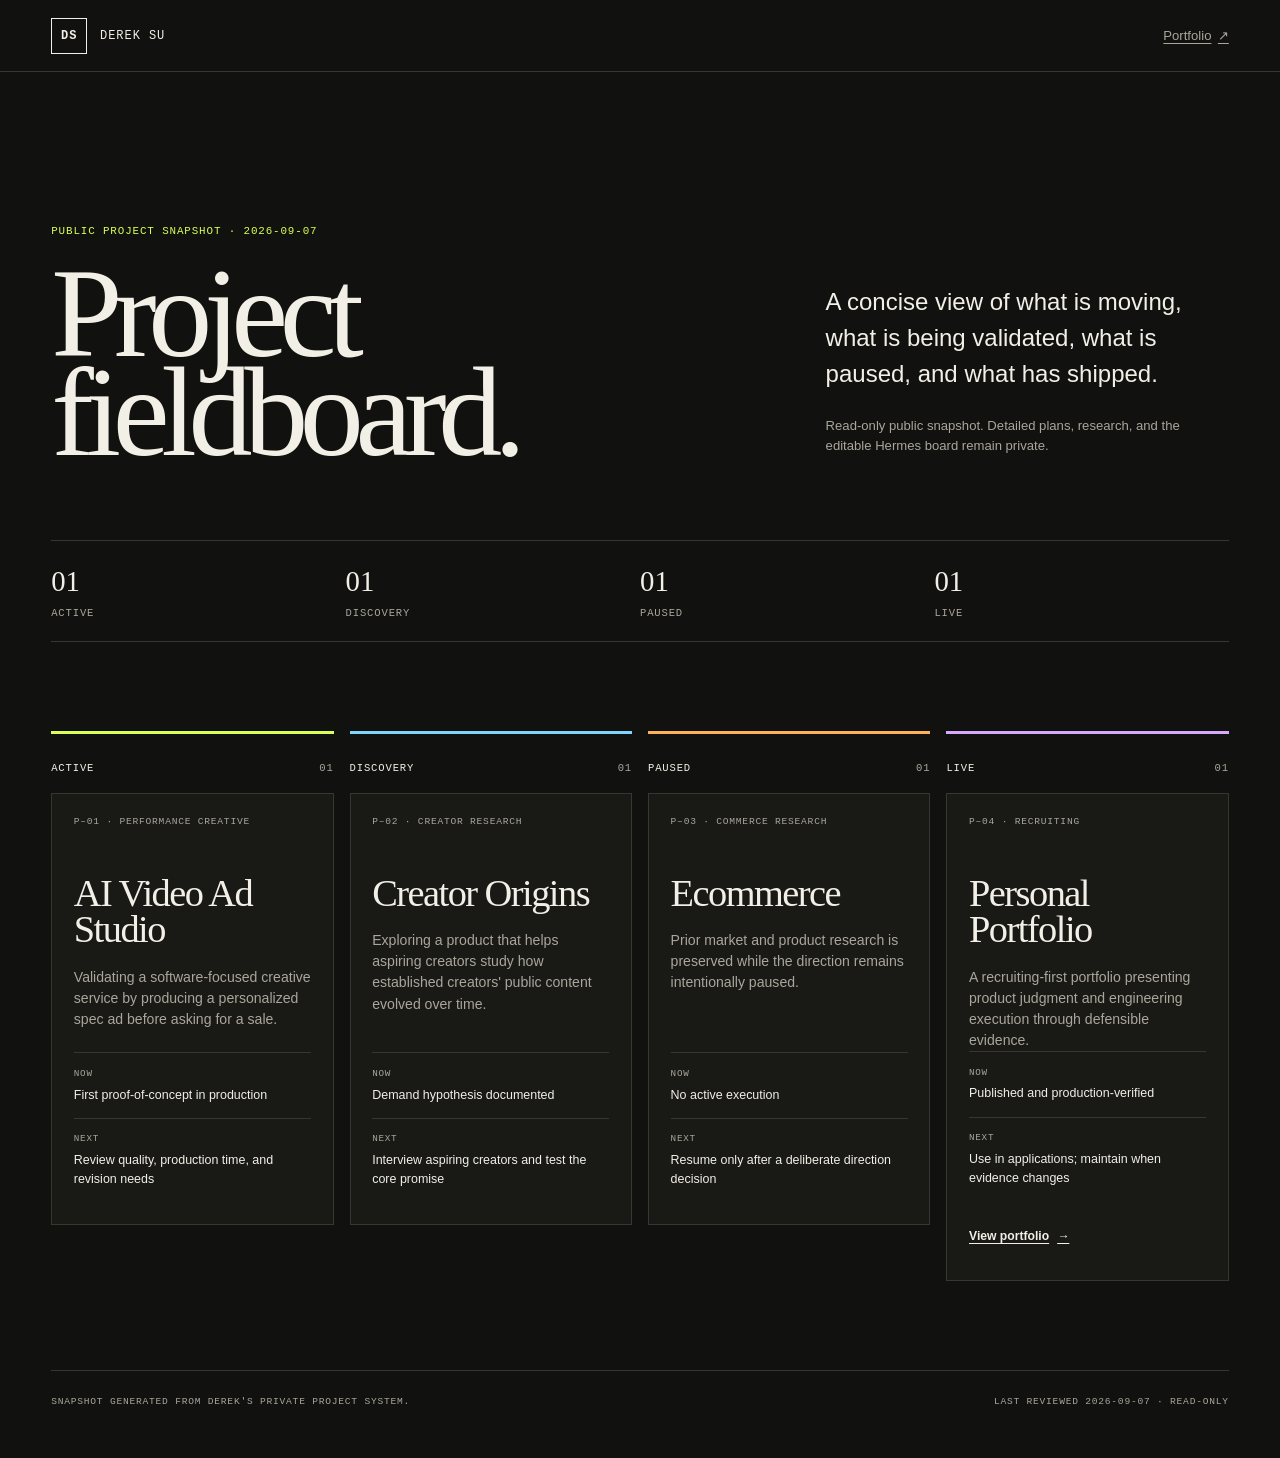
==== kanban/index.html @ 85aa8012 "feat: publish public project fieldboard" ====
<!DOCTYPE html>
<html lang="en">
<head>
  <meta charset="utf-8">
  <meta name="viewport" content="width=device-width, initial-scale=1">
  <meta name="description" content="A public, read-only snapshot of Derek Su's active projects and next milestones.">
  <meta name="theme-color" content="#11110f">
  <meta name="color-scheme" content="dark">
  <meta property="og:title" content="Derek Su — Project Fieldboard">
  <meta property="og:description" content="A public, read-only snapshot of active projects, discovery work, paused initiatives, and shipped work.">
  <meta property="og:type" content="website">
  <meta property="og:url" content="https://derek-suwho.github.io/kanban/">
  <meta name="twitter:card" content="summary">
  <meta name="twitter:title" content="Derek Su — Project Fieldboard">
  <meta name="twitter:description" content="A public, read-only snapshot of Derek Su's project portfolio.">
  <link rel="canonical" href="https://derek-suwho.github.io/kanban/">
  <link rel="icon" href="../assets/icon.svg" type="image/svg+xml">
  <link rel="stylesheet" href="styles.css">
  <title>Derek Su — Project Fieldboard</title>
</head>
<body>
  <a class="skip-link" href="#main">Skip to project board</a>

  <header class="topbar">
    <a class="identity" href="../" aria-label="Return to Derek Su's portfolio">
      <span class="monogram" aria-hidden="true">DS</span>
      <span>Derek Su</span>
    </a>
    <a class="back-link" href="../">Portfolio <span aria-hidden="true">↗</span></a>
  </header>

  <main id="main" tabindex="-1">
    <section class="hero" aria-labelledby="page-title">
      <div>
        <p class="eyebrow">PUBLIC PROJECT SNAPSHOT · 2026-09-07</p>
        <h1 id="page-title">Project<br>fieldboard.</h1>
      </div>
      <div class="hero-copy">
        <p>A concise view of what is moving, what is being validated, what is paused, and what has shipped.</p>
        <p class="disclosure">Read-only public snapshot. Detailed plans, research, and the editable Hermes board remain private.</p>
      </div>
    </section>

    <section class="summary" aria-label="Project summary">
      <div><strong>01</strong><span>Active</span></div>
      <div><strong>01</strong><span>Discovery</span></div>
      <div><strong>01</strong><span>Paused</span></div>
      <div><strong>01</strong><span>Live</span></div>
    </section>

    <section class="board" aria-label="Project Kanban board">
      <section class="lane lane-active" aria-labelledby="active-heading">
        <header>
          <h2 id="active-heading">Active</h2>
          <span>01</span>
        </header>
        <article class="card">
          <p class="card-index">P–01 · PERFORMANCE CREATIVE</p>
          <h3>AI Video Ad Studio</h3>
          <p>Validating a software-focused creative service by producing a personalized spec ad before asking for a sale.</p>
          <dl>
            <div><dt>Now</dt><dd>First proof-of-concept in production</dd></div>
            <div><dt>Next</dt><dd>Review quality, production time, and revision needs</dd></div>
          </dl>
        </article>
      </section>

      <section class="lane lane-discovery" aria-labelledby="discovery-heading">
        <header>
          <h2 id="discovery-heading">Discovery</h2>
          <span>01</span>
        </header>
        <article class="card">
          <p class="card-index">P–02 · CREATOR RESEARCH</p>
          <h3>Creator Origins</h3>
          <p>Exploring a product that helps aspiring creators study how established creators' public content evolved over time.</p>
          <dl>
            <div><dt>Now</dt><dd>Demand hypothesis documented</dd></div>
            <div><dt>Next</dt><dd>Interview aspiring creators and test the core promise</dd></div>
          </dl>
        </article>
      </section>

      <section class="lane lane-paused" aria-labelledby="paused-heading">
        <header>
          <h2 id="paused-heading">Paused</h2>
          <span>01</span>
        </header>
        <article class="card">
          <p class="card-index">P–03 · COMMERCE RESEARCH</p>
          <h3>Ecommerce</h3>
          <p>Prior market and product research is preserved while the direction remains intentionally paused.</p>
          <dl>
            <div><dt>Now</dt><dd>No active execution</dd></div>
            <div><dt>Next</dt><dd>Resume only after a deliberate direction decision</dd></div>
          </dl>
        </article>
      </section>

      <section class="lane lane-live" aria-labelledby="live-heading">
        <header>
          <h2 id="live-heading">Live</h2>
          <span>01</span>
        </header>
        <article class="card">
          <p class="card-index">P–04 · RECRUITING</p>
          <h3>Personal Portfolio</h3>
          <p>A recruiting-first portfolio presenting product judgment and engineering execution through defensible evidence.</p>
          <dl>
            <div><dt>Now</dt><dd>Published and production-verified</dd></div>
            <div><dt>Next</dt><dd>Use in applications; maintain when evidence changes</dd></div>
          </dl>
          <a class="card-link" href="../">View portfolio <span aria-hidden="true">→</span></a>
        </article>
      </section>
    </section>

    <footer>
      <p>Snapshot generated from Derek's private project system.</p>
      <p>Last reviewed 2026-09-07 · Read-only</p>
    </footer>
  </main>
</body>
</html>
---- kanban/styles.css ----
:root {
  --bg: #11110f;
  --panel: #191916;
  --panel-raised: #20201c;
  --text: #f2efe6;
  --muted: #aaa69b;
  --line: #37362f;
  --active: #d8ff57;
  --discovery: #7ed6ff;
  --paused: #ffb15a;
  --live: #d7a8ff;
  --mono: "SFMono-Regular", Consolas, "Liberation Mono", monospace;
  --sans: "Avenir Next", Avenir, "Helvetica Neue", Arial, sans-serif;
  --serif: Georgia, "Times New Roman", serif;
}

* { box-sizing: border-box; }
html { scroll-behavior: smooth; }
body {
  margin: 0;
  background: var(--bg);
  color: var(--text);
  font-family: var(--sans);
  font-size: 16px;
  line-height: 1.5;
  text-rendering: optimizeLegibility;
}
a { color: inherit; text-underline-offset: 0.22em; }
a:focus-visible {
  outline: 3px solid var(--active);
  outline-offset: 4px;
}
main:focus-visible { outline: 3px solid var(--active); outline-offset: -3px; }
.skip-link {
  position: fixed;
  left: 1rem;
  top: -5rem;
  z-index: 10;
  padding: 0.75rem 1rem;
  background: var(--text);
  color: var(--bg);
}
.skip-link:focus { top: 1rem; }

.topbar {
  min-height: 72px;
  display: flex;
  align-items: center;
  justify-content: space-between;
  gap: 2rem;
  padding: 0 clamp(1.25rem, 4vw, 4rem);
  border-bottom: 1px solid var(--line);
}
.identity {
  display: inline-flex;
  align-items: center;
  gap: 0.8rem;
  text-decoration: none;
  font-family: var(--mono);
  font-size: 0.75rem;
  text-transform: uppercase;
  letter-spacing: 0.08em;
}
.monogram {
  width: 36px;
  height: 36px;
  display: grid;
  place-items: center;
  border: 1px solid var(--text);
  font-weight: 700;
}
.back-link {
  min-height: 44px;
  display: inline-flex;
  align-items: center;
  gap: 0.4rem;
  color: var(--muted);
  font-size: 0.82rem;
}
.back-link:hover { color: var(--text); }

main {
  width: min(100%, 1600px);
  margin: 0 auto;
  padding: 0 clamp(1.25rem, 4vw, 4rem) 3rem;
}
.hero {
  min-height: 52vh;
  display: grid;
  grid-template-columns: minmax(0, 1.25fr) minmax(18rem, 0.75fr);
  align-items: end;
  gap: clamp(3rem, 8vw, 9rem);
  padding: clamp(4rem, 10vw, 9rem) 0 clamp(3rem, 6vw, 5rem);
}
.eyebrow, .card-index, dt, .lane > header, footer {
  font-family: var(--mono);
  text-transform: uppercase;
  letter-spacing: 0.08em;
}
.eyebrow { margin: 0 0 1.5rem; color: var(--active); font-size: 0.68rem; }
h1 {
  margin: 0;
  font-family: var(--serif);
  font-size: clamp(4.2rem, 10vw, 10rem);
  font-weight: 400;
  line-height: 0.78;
  letter-spacing: -0.065em;
}
.hero-copy { padding-bottom: 0.5rem; }
.hero-copy > p:first-child { max-width: 28rem; margin: 0; font-size: clamp(1.15rem, 2vw, 1.5rem); }
.disclosure { max-width: 28rem; margin: 1.5rem 0 0; color: var(--muted); font-size: 0.82rem; }

.summary {
  display: grid;
  grid-template-columns: repeat(4, 1fr);
  border-block: 1px solid var(--line);
}
.summary div { display: grid; gap: 0.15rem; padding: 1.2rem 0; }
.summary strong { font-family: var(--serif); font-size: 1.8rem; font-weight: 400; }
.summary span { color: var(--muted); font-family: var(--mono); font-size: 0.66rem; text-transform: uppercase; letter-spacing: 0.08em; }

.board {
  display: grid;
  grid-template-columns: repeat(4, minmax(0, 1fr));
  gap: 1rem;
  padding: clamp(3rem, 7vw, 6rem) 0;
}
.lane {
  min-width: 0;
  padding-top: 0.65rem;
  border-top: 3px solid var(--line);
}
.lane-active { border-color: var(--active); }
.lane-discovery { border-color: var(--discovery); }
.lane-paused { border-color: var(--paused); }
.lane-live { border-color: var(--live); }
.lane > header {
  display: flex;
  justify-content: space-between;
  align-items: center;
  min-height: 48px;
  color: var(--muted);
  font-size: 0.66rem;
}
.lane h2 { margin: 0; color: var(--text); font: inherit; }
.card {
  min-height: 27rem;
  display: flex;
  flex-direction: column;
  padding: 1.35rem;
  background: var(--panel);
  border: 1px solid var(--line);
}
.card-index { margin: 0; color: var(--muted); font-size: 0.6rem; }
.card h3 {
  margin: 2.8rem 0 1.2rem;
  font-family: var(--serif);
  font-size: clamp(2rem, 3vw, 3.2rem);
  font-weight: 400;
  line-height: 0.95;
  letter-spacing: -0.04em;
}
.card > p:not(.card-index) { margin: 0; color: var(--muted); font-size: 0.88rem; }
.card dl { margin: auto 0 0; }
.card dl div { padding: 0.85rem 0; border-top: 1px solid var(--line); }
dt { color: var(--muted); font-size: 0.58rem; }
dd { margin: 0.3rem 0 0; font-size: 0.78rem; }
.card-link { min-height: 44px; display: inline-flex; align-items: center; gap: 0.5rem; margin-top: 0.8rem; font-size: 0.76rem; font-weight: 700; }
.card:hover { background: var(--panel-raised); }

footer {
  display: flex;
  justify-content: space-between;
  gap: 2rem;
  padding-top: 1.5rem;
  border-top: 1px solid var(--line);
  color: var(--muted);
  font-size: 0.6rem;
}
footer p { margin: 0; }

@media (max-width: 1050px) {
  .board { grid-template-columns: repeat(2, minmax(0, 1fr)); }
  .card { min-height: 24rem; }
}
@media (max-width: 700px) {
  .topbar { padding-inline: 1rem; }
  main { padding-inline: 1rem; }
  .hero { min-height: 0; grid-template-columns: 1fr; gap: 3rem; padding-block: 4.5rem 3rem; }
  h1 { font-size: clamp(4rem, 21vw, 7rem); }
  .summary { grid-template-columns: repeat(2, 1fr); }
  .summary div:nth-child(even) { text-align: right; }
  .board { grid-template-columns: 1fr; }
  .card { min-height: 21rem; }
  footer { flex-direction: column; }
}
@media (prefers-reduced-motion: reduce) {
  html { scroll-behavior: auto; }
}
@media print {
  body { background: white; color: black; }
  .topbar, .skip-link { display: none; }
  .hero { min-height: 0; padding-block: 2rem; }
  .board { grid-template-columns: repeat(2, 1fr); }
  .card { min-height: 0; break-inside: avoid; background: white; color: black; }
}
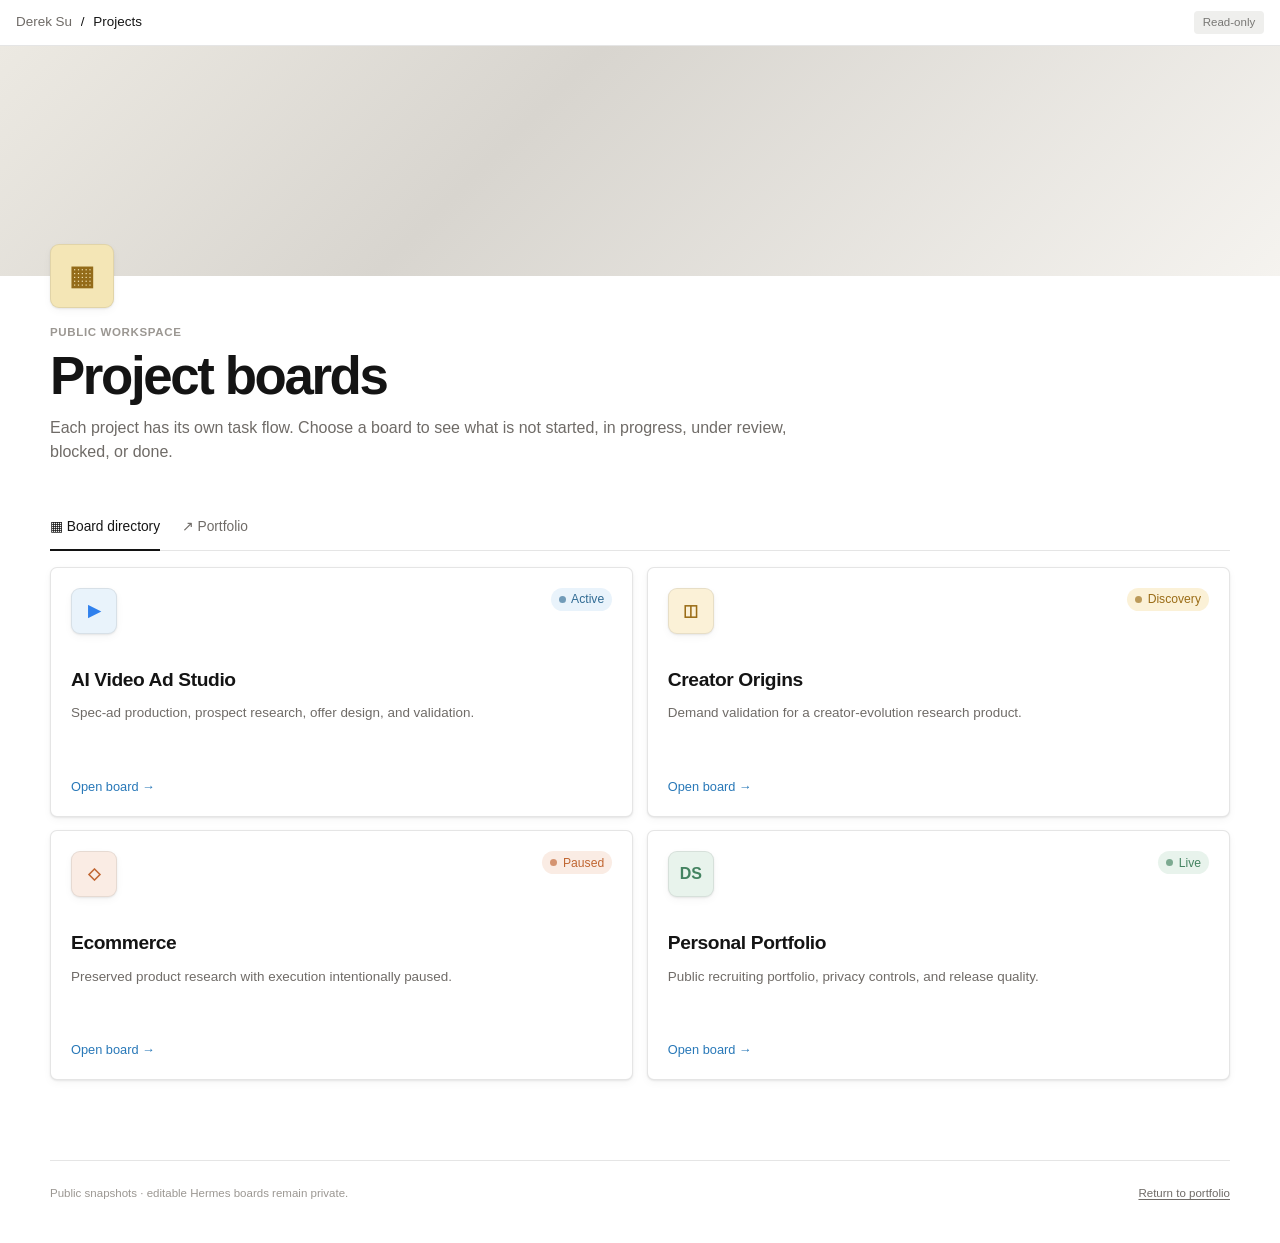
==== commit f2dadfe6: "feat: split project fieldboard into separate boards" ====
--- a/kanban/index.html
+++ b/kanban/index.html
@@ -3,121 +3,76 @@
 <head>
   <meta charset="utf-8">
   <meta name="viewport" content="width=device-width, initial-scale=1">
-  <meta name="description" content="A public, read-only snapshot of Derek Su's active projects and next milestones.">
-  <meta name="theme-color" content="#11110f">
-  <meta name="color-scheme" content="dark">
-  <meta property="og:title" content="Derek Su — Project Fieldboard">
-  <meta property="og:description" content="A public, read-only snapshot of active projects, discovery work, paused initiatives, and shipped work.">
+  <meta name="description" content="Separate public project boards for Derek Su's active, discovery, paused, and live work.">
+  <meta name="theme-color" content="#ffffff">
+  <meta name="color-scheme" content="light">
+  <meta property="og:title" content="Derek Su — Project boards">
+  <meta property="og:description" content="A public directory of separate read-only project boards.">
   <meta property="og:type" content="website">
   <meta property="og:url" content="https://derek-suwho.github.io/kanban/">
   <meta name="twitter:card" content="summary">
-  <meta name="twitter:title" content="Derek Su — Project Fieldboard">
-  <meta name="twitter:description" content="A public, read-only snapshot of Derek Su's project portfolio.">
+  <meta name="twitter:title" content="Derek Su — Project boards">
+  <meta name="twitter:description" content="Separate read-only boards for each public project.">
   <link rel="canonical" href="https://derek-suwho.github.io/kanban/">
   <link rel="icon" href="../assets/icon.svg" type="image/svg+xml">
   <link rel="stylesheet" href="styles.css">
-  <title>Derek Su — Project Fieldboard</title>
+  <title>Derek Su — Project boards</title>
 </head>
 <body>
-  <a class="skip-link" href="#main">Skip to project board</a>
-
-  <header class="topbar">
-    <a class="identity" href="../" aria-label="Return to Derek Su's portfolio">
-      <span class="monogram" aria-hidden="true">DS</span>
-      <span>Derek Su</span>
-    </a>
-    <a class="back-link" href="../">Portfolio <span aria-hidden="true">↗</span></a>
+  <a class="skip-link" href="#boards">Skip to project boards</a>
+  <header class="workspace-bar">
+    <nav aria-label="Breadcrumb"><a href="../">Derek Su</a><span aria-hidden="true">/</span><strong>Projects</strong></nav>
+    <span class="read-only">Read-only</span>
   </header>
 
-  <main id="main" tabindex="-1">
-    <section class="hero" aria-labelledby="page-title">
-      <div>
-        <p class="eyebrow">PUBLIC PROJECT SNAPSHOT · 2026-09-07</p>
-        <h1 id="page-title">Project<br>fieldboard.</h1>
-      </div>
-      <div class="hero-copy">
-        <p>A concise view of what is moving, what is being validated, what is paused, and what has shipped.</p>
-        <p class="disclosure">Read-only public snapshot. Detailed plans, research, and the editable Hermes board remain private.</p>
-      </div>
+  <main>
+    <div class="cover cover-directory" aria-hidden="true"></div>
+    <section class="page-heading directory-heading" aria-labelledby="page-title">
+      <div class="page-icon icon-directory">▦</div>
+      <p class="state-label">PUBLIC WORKSPACE</p>
+      <h1 id="page-title">Project boards</h1>
+      <p class="page-summary">Each project has its own task flow. Choose a board to see what is not started, in progress, under review, blocked, or done.</p>
     </section>
 
-    <section class="summary" aria-label="Project summary">
-      <div><strong>01</strong><span>Active</span></div>
-      <div><strong>01</strong><span>Discovery</span></div>
-      <div><strong>01</strong><span>Paused</span></div>
-      <div><strong>01</strong><span>Live</span></div>
-    </section>
+    <nav class="view-tabs" aria-label="Project views">
+      <span class="active-tab">▦ Board directory</span>
+      <a href="../">↗ Portfolio</a>
+    </nav>
 
-    <section class="board" aria-label="Project Kanban board">
-      <section class="lane lane-active" aria-labelledby="active-heading">
-        <header>
-          <h2 id="active-heading">Active</h2>
-          <span>01</span>
-        </header>
-        <article class="card">
-          <p class="card-index">P–01 · PERFORMANCE CREATIVE</p>
-          <h3>AI Video Ad Studio</h3>
-          <p>Validating a software-focused creative service by producing a personalized spec ad before asking for a sale.</p>
-          <dl>
-            <div><dt>Now</dt><dd>First proof-of-concept in production</dd></div>
-            <div><dt>Next</dt><dd>Review quality, production time, and revision needs</dd></div>
-          </dl>
-        </article>
-      </section>
-
-      <section class="lane lane-discovery" aria-labelledby="discovery-heading">
-        <header>
-          <h2 id="discovery-heading">Discovery</h2>
-          <span>01</span>
-        </header>
-        <article class="card">
-          <p class="card-index">P–02 · CREATOR RESEARCH</p>
-          <h3>Creator Origins</h3>
-          <p>Exploring a product that helps aspiring creators study how established creators' public content evolved over time.</p>
-          <dl>
-            <div><dt>Now</dt><dd>Demand hypothesis documented</dd></div>
-            <div><dt>Next</dt><dd>Interview aspiring creators and test the core promise</dd></div>
-          </dl>
-        </article>
-      </section>
-
-      <section class="lane lane-paused" aria-labelledby="paused-heading">
-        <header>
-          <h2 id="paused-heading">Paused</h2>
-          <span>01</span>
-        </header>
-        <article class="card">
-          <p class="card-index">P–03 · COMMERCE RESEARCH</p>
-          <h3>Ecommerce</h3>
-          <p>Prior market and product research is preserved while the direction remains intentionally paused.</p>
-          <dl>
-            <div><dt>Now</dt><dd>No active execution</dd></div>
-            <div><dt>Next</dt><dd>Resume only after a deliberate direction decision</dd></div>
-          </dl>
-        </article>
-      </section>
-
-      <section class="lane lane-live" aria-labelledby="live-heading">
-        <header>
-          <h2 id="live-heading">Live</h2>
-          <span>01</span>
-        </header>
-        <article class="card">
-          <p class="card-index">P–04 · RECRUITING</p>
-          <h3>Personal Portfolio</h3>
-          <p>A recruiting-first portfolio presenting product judgment and engineering execution through defensible evidence.</p>
-          <dl>
-            <div><dt>Now</dt><dd>Published and production-verified</dd></div>
-            <div><dt>Next</dt><dd>Use in applications; maintain when evidence changes</dd></div>
-          </dl>
-          <a class="card-link" href="../">View portfolio <span aria-hidden="true">→</span></a>
-        </article>
-      </section>
+    <section id="boards" class="board-directory" aria-label="Available project boards">
+      <a class="directory-card" href="ai-video-ad-studio/">
+        <span class="directory-icon icon-blue">▶</span>
+        <span class="status-pill pill-blue">Active</span>
+        <h2>AI Video Ad Studio</h2>
+        <p>Spec-ad production, prospect research, offer design, and validation.</p>
+        <span class="open-board">Open board →</span>
+      </a>
+      <a class="directory-card" href="creator-origins/">
+        <span class="directory-icon icon-yellow">◫</span>
+        <span class="status-pill pill-yellow">Discovery</span>
+        <h2>Creator Origins</h2>
+        <p>Demand validation for a creator-evolution research product.</p>
+        <span class="open-board">Open board →</span>
+      </a>
+      <a class="directory-card" href="ecommerce/">
+        <span class="directory-icon icon-orange">◇</span>
+        <span class="status-pill pill-orange">Paused</span>
+        <h2>Ecommerce</h2>
+        <p>Preserved product research with execution intentionally paused.</p>
+        <span class="open-board">Open board →</span>
+      </a>
+      <a class="directory-card" href="personal-portfolio/">
+        <span class="directory-icon icon-green">DS</span>
+        <span class="status-pill pill-green">Live</span>
+        <h2>Personal Portfolio</h2>
+        <p>Public recruiting portfolio, privacy controls, and release quality.</p>
+        <span class="open-board">Open board →</span>
+      </a>
     </section>
 
     <footer>
-      <p>Snapshot generated from Derek's private project system.</p>
-      <p>Last reviewed 2026-09-07 · Read-only</p>
+      <p>Public snapshots · editable Hermes boards remain private.</p>
+      <a href="../">Return to portfolio</a>
     </footer>
   </main>
 </body>
--- a/kanban/styles.css
+++ b/kanban/styles.css
@@ -1,206 +1,159 @@
 :root {
-  --bg: #11110f;
-  --panel: #191916;
-  --panel-raised: #20201c;
-  --text: #f2efe6;
-  --muted: #aaa69b;
-  --line: #37362f;
-  --active: #d8ff57;
-  --discovery: #7ed6ff;
-  --paused: #ffb15a;
-  --live: #d7a8ff;
-  --mono: "SFMono-Regular", Consolas, "Liberation Mono", monospace;
-  --sans: "Avenir Next", Avenir, "Helvetica Neue", Arial, sans-serif;
-  --serif: Georgia, "Times New Roman", serif;
+  --canvas: #ffffff;
+  --text: rgba(0, 0, 0, 0.92);
+  --muted: #6f6b67;
+  --quiet: #9b9792;
+  --line: rgba(0, 0, 0, 0.1);
+  --surface: #f7f6f3;
+  --card: #ffffff;
+  --blue: #2f80ed;
+  --blue-bg: #e9f3fb;
+  --purple: #8b5bb7;
+  --purple-bg: #f2eafa;
+  --green: #448361;
+  --green-bg: #e8f3ec;
+  --yellow: #9a6c16;
+  --yellow-bg: #fbf1d7;
+  --orange: #c06632;
+  --orange-bg: #faece4;
+  --gray: #787774;
+  --gray-bg: #efefed;
+  --font: Inter, -apple-system, BlinkMacSystemFont, "Segoe UI", Helvetica, Arial, sans-serif;
+  --shadow: 0 1px 2px rgba(15, 15, 15, 0.08), 0 3px 8px rgba(15, 15, 15, 0.04);
 }
 
 * { box-sizing: border-box; }
 html { scroll-behavior: smooth; }
 body {
   margin: 0;
-  background: var(--bg);
+  background: var(--canvas);
   color: var(--text);
-  font-family: var(--sans);
+  font-family: var(--font);
   font-size: 16px;
   line-height: 1.5;
   text-rendering: optimizeLegibility;
 }
-a { color: inherit; text-underline-offset: 0.22em; }
-a:focus-visible {
-  outline: 3px solid var(--active);
-  outline-offset: 4px;
-}
-main:focus-visible { outline: 3px solid var(--active); outline-offset: -3px; }
-.skip-link {
-  position: fixed;
-  left: 1rem;
-  top: -5rem;
-  z-index: 10;
-  padding: 0.75rem 1rem;
-  background: var(--text);
-  color: var(--bg);
-}
+a { color: inherit; text-underline-offset: 0.18em; }
+a:focus-visible, [tabindex]:focus-visible { outline: 3px solid #087fe7; outline-offset: 3px; }
+.skip-link { position: fixed; top: -5rem; left: 1rem; z-index: 20; padding: 0.7rem 1rem; background: #111; color: white; }
 .skip-link:focus { top: 1rem; }
 
-.topbar {
-  min-height: 72px;
+.workspace-bar {
+  min-height: 46px;
   display: flex;
   align-items: center;
   justify-content: space-between;
-  gap: 2rem;
-  padding: 0 clamp(1.25rem, 4vw, 4rem);
+  gap: 1rem;
+  padding: 0 1rem;
   border-bottom: 1px solid var(--line);
+  font-size: 0.84rem;
 }
-.identity {
-  display: inline-flex;
-  align-items: center;
-  gap: 0.8rem;
-  text-decoration: none;
-  font-family: var(--mono);
-  font-size: 0.75rem;
-  text-transform: uppercase;
-  letter-spacing: 0.08em;
-}
-.monogram {
-  width: 36px;
-  height: 36px;
+.workspace-bar nav { min-width: 0; display: flex; align-items: center; gap: 0.55rem; white-space: nowrap; overflow: hidden; }
+.workspace-bar nav > * { overflow: hidden; text-overflow: ellipsis; }
+.workspace-bar a { color: var(--muted); text-decoration: none; }
+.workspace-bar a:hover { text-decoration: underline; }
+.workspace-bar strong { font-weight: 500; }
+.read-only { flex: none; padding: 0.2rem 0.55rem; border-radius: 4px; background: var(--gray-bg); color: var(--gray); font-size: 0.72rem; }
+
+main { width: 100%; }
+.cover { height: clamp(130px, 20vw, 230px); background-color: #eceae6; }
+.cover-directory { background: linear-gradient(135deg, #ece9e2 0%, #d8d5cf 40%, #f5f3ef 100%); }
+.cover-blue { background: linear-gradient(135deg, #d9eaf8, #f2f7fb 46%, #cbddeb); }
+.cover-yellow { background: linear-gradient(135deg, #f4e3ad, #fbf6e8 48%, #e8d18b); }
+.cover-orange { background: linear-gradient(135deg, #ecd8ca, #f8f1ec 46%, #dfbea9); }
+.cover-green { background: linear-gradient(135deg, #d8e8dc, #f2f7f3 46%, #bdd5c4); }
+.page-heading { width: min(100% - 2rem, 1180px); margin: -2rem auto 0; position: relative; padding: 0 0 2rem; }
+.page-icon, .directory-icon {
+  width: 64px;
+  height: 64px;
   display: grid;
   place-items: center;
-  border: 1px solid var(--text);
-  font-weight: 700;
+  margin-bottom: 1rem;
+  border-radius: 9px;
+  border: 1px solid rgba(0, 0, 0, 0.08);
+  font-size: 1.7rem;
+  font-weight: 600;
+  box-shadow: var(--shadow);
 }
-.back-link {
-  min-height: 44px;
-  display: inline-flex;
-  align-items: center;
-  gap: 0.4rem;
+.icon-directory { background: #f4e6b6; color: #936b19; }
+.icon-blue { background: var(--blue-bg); color: var(--blue); }
+.icon-yellow { background: var(--yellow-bg); color: var(--yellow); }
+.icon-orange { background: var(--orange-bg); color: var(--orange); }
+.icon-green { background: var(--green-bg); color: var(--green); }
+.state-label { margin: 0 0 0.35rem; color: var(--quiet); font-size: 0.72rem; font-weight: 600; letter-spacing: 0.055em; }
+h1 { margin: 0; font-size: clamp(2.2rem, 5vw, 3.3rem); line-height: 1.08; letter-spacing: -0.045em; }
+.page-summary { max-width: 760px; margin: 0.75rem 0 0; color: var(--muted); }
+.directory-heading { padding-bottom: 2.5rem; }
+
+.view-tabs {
+  width: min(100% - 2rem, 1180px);
+  min-height: 46px;
+  display: flex;
+  align-items: end;
+  gap: 1.35rem;
+  margin: 0 auto;
+  border-bottom: 1px solid var(--line);
   color: var(--muted);
-  font-size: 0.82rem;
+  font-size: 0.86rem;
 }
-.back-link:hover { color: var(--text); }
+.view-tabs > * { min-height: 46px; display: inline-flex; align-items: center; text-decoration: none; white-space: nowrap; }
+.view-tabs a:hover { color: var(--text); }
+.active-tab { position: relative; color: var(--text); font-weight: 500; }
+.active-tab::after { content: ""; position: absolute; left: 0; right: 0; bottom: -1px; height: 2px; background: var(--text); }
 
-main {
-  width: min(100%, 1600px);
-  margin: 0 auto;
-  padding: 0 clamp(1.25rem, 4vw, 4rem) 3rem;
-}
-.hero {
-  min-height: 52vh;
-  display: grid;
-  grid-template-columns: minmax(0, 1.25fr) minmax(18rem, 0.75fr);
-  align-items: end;
-  gap: clamp(3rem, 8vw, 9rem);
-  padding: clamp(4rem, 10vw, 9rem) 0 clamp(3rem, 6vw, 5rem);
-}
-.eyebrow, .card-index, dt, .lane > header, footer {
-  font-family: var(--mono);
-  text-transform: uppercase;
-  letter-spacing: 0.08em;
-}
-.eyebrow { margin: 0 0 1.5rem; color: var(--active); font-size: 0.68rem; }
-h1 {
-  margin: 0;
-  font-family: var(--serif);
-  font-size: clamp(4.2rem, 10vw, 10rem);
-  font-weight: 400;
-  line-height: 0.78;
-  letter-spacing: -0.065em;
-}
-.hero-copy { padding-bottom: 0.5rem; }
-.hero-copy > p:first-child { max-width: 28rem; margin: 0; font-size: clamp(1.15rem, 2vw, 1.5rem); }
-.disclosure { max-width: 28rem; margin: 1.5rem 0 0; color: var(--muted); font-size: 0.82rem; }
+.board-scroll { width: 100%; overflow-x: auto; padding: 1rem max(1rem, calc((100vw - 1180px) / 2)); scrollbar-color: #c7c4bf transparent; }
+.board-grid { min-width: 1120px; display: grid; grid-template-columns: repeat(4, minmax(250px, 1fr)); gap: 0.75rem; align-items: start; }
+.board-column { min-height: 520px; padding: 0.55rem; border-radius: 6px; background: var(--column-bg, #fafafa); }
+.column-heading { min-height: 34px; display: flex; align-items: center; justify-content: space-between; gap: 0.6rem; margin-bottom: 0.45rem; font-size: 0.82rem; }
+.status-pill { display: inline-flex; align-items: center; gap: 0.35rem; padding: 0.15rem 0.5rem; border-radius: 999px; font-size: 0.76rem; font-weight: 500; }
+.status-pill::before { content: ""; width: 7px; height: 7px; border-radius: 50%; background: currentColor; opacity: 0.65; }
+.pill-gray { color: var(--gray); background: var(--gray-bg); }
+.pill-blue { color: #316b93; background: var(--blue-bg); }
+.pill-purple { color: #77558d; background: var(--purple-bg); }
+.pill-green { color: var(--green); background: var(--green-bg); }
+.pill-yellow { color: var(--yellow); background: var(--yellow-bg); }
+.pill-orange { color: var(--orange); background: var(--orange-bg); }
+.column-count { color: var(--quiet); font-size: 0.75rem; }
+.task-list { display: grid; gap: 0.5rem; }
+.task-card { min-height: 118px; padding: 0.85rem; border: 1px solid var(--line); border-radius: 5px; background: var(--card); box-shadow: var(--shadow); }
+.task-card h3 { margin: 0 0 1.1rem; font-size: 0.9rem; line-height: 1.35; font-weight: 500; }
+.task-meta { display: flex; flex-wrap: wrap; gap: 0.45rem; align-items: center; color: var(--muted); font-size: 0.7rem; }
+.task-tag { padding: 0.1rem 0.35rem; border-radius: 3px; background: var(--gray-bg); color: #5f5e5b; }
+.empty-card { min-height: 82px; display: grid; place-items: center; border: 1px dashed rgba(0,0,0,0.12); border-radius: 5px; color: var(--quiet); font-size: 0.74rem; }
+.tone-gray { --column-bg: #fbfbfa; }
+.tone-blue { --column-bg: #f6fafc; }
+.tone-purple { --column-bg: #fbf8fc; }
+.tone-green { --column-bg: #f7faf8; }
+.tone-orange { --column-bg: #fcf8f5; }
 
-.summary {
-  display: grid;
-  grid-template-columns: repeat(4, 1fr);
-  border-block: 1px solid var(--line);
-}
-.summary div { display: grid; gap: 0.15rem; padding: 1.2rem 0; }
-.summary strong { font-family: var(--serif); font-size: 1.8rem; font-weight: 400; }
-.summary span { color: var(--muted); font-family: var(--mono); font-size: 0.66rem; text-transform: uppercase; letter-spacing: 0.08em; }
+.board-directory { width: min(100% - 2rem, 1180px); display: grid; grid-template-columns: repeat(2, minmax(0, 1fr)); gap: 0.85rem; margin: 1rem auto 5rem; }
+.directory-card { min-height: 250px; position: relative; display: flex; flex-direction: column; padding: 1.25rem; border: 1px solid var(--line); border-radius: 7px; background: white; box-shadow: var(--shadow); text-decoration: none; }
+.directory-card:hover { background: #fbfbfa; box-shadow: 0 2px 4px rgba(15,15,15,.08), 0 8px 22px rgba(15,15,15,.05); }
+.directory-card .directory-icon { width: 46px; height: 46px; margin: 0 0 2rem; font-size: 1rem; }
+.directory-card .status-pill { position: absolute; top: 1.25rem; right: 1.25rem; }
+.directory-card h2 { margin: 0; font-size: 1.2rem; letter-spacing: -0.02em; }
+.directory-card p { max-width: 32rem; margin: 0.55rem 0 1.5rem; color: var(--muted); font-size: 0.84rem; }
+.open-board { margin-top: auto; color: #2878b8; font-size: 0.8rem; font-weight: 500; }
 
-.board {
-  display: grid;
-  grid-template-columns: repeat(4, minmax(0, 1fr));
-  gap: 1rem;
-  padding: clamp(3rem, 7vw, 6rem) 0;
-}
-.lane {
-  min-width: 0;
-  padding-top: 0.65rem;
-  border-top: 3px solid var(--line);
-}
-.lane-active { border-color: var(--active); }
-.lane-discovery { border-color: var(--discovery); }
-.lane-paused { border-color: var(--paused); }
-.lane-live { border-color: var(--live); }
-.lane > header {
-  display: flex;
-  justify-content: space-between;
-  align-items: center;
-  min-height: 48px;
-  color: var(--muted);
-  font-size: 0.66rem;
-}
-.lane h2 { margin: 0; color: var(--text); font: inherit; }
-.card {
-  min-height: 27rem;
-  display: flex;
-  flex-direction: column;
-  padding: 1.35rem;
-  background: var(--panel);
-  border: 1px solid var(--line);
-}
-.card-index { margin: 0; color: var(--muted); font-size: 0.6rem; }
-.card h3 {
-  margin: 2.8rem 0 1.2rem;
-  font-family: var(--serif);
-  font-size: clamp(2rem, 3vw, 3.2rem);
-  font-weight: 400;
-  line-height: 0.95;
-  letter-spacing: -0.04em;
-}
-.card > p:not(.card-index) { margin: 0; color: var(--muted); font-size: 0.88rem; }
-.card dl { margin: auto 0 0; }
-.card dl div { padding: 0.85rem 0; border-top: 1px solid var(--line); }
-dt { color: var(--muted); font-size: 0.58rem; }
-dd { margin: 0.3rem 0 0; font-size: 0.78rem; }
-.card-link { min-height: 44px; display: inline-flex; align-items: center; gap: 0.5rem; margin-top: 0.8rem; font-size: 0.76rem; font-weight: 700; }
-.card:hover { background: var(--panel-raised); }
+footer { width: min(100% - 2rem, 1180px); display: flex; justify-content: space-between; gap: 1rem; margin: 0 auto; padding: 1.5rem 0 2.5rem; border-top: 1px solid var(--line); color: var(--quiet); font-size: 0.72rem; }
+footer p { margin: 0; }
+footer a { color: var(--muted); }
 
-footer {
-  display: flex;
-  justify-content: space-between;
-  gap: 2rem;
-  padding-top: 1.5rem;
-  border-top: 1px solid var(--line);
-  color: var(--muted);
-  font-size: 0.6rem;
-}
-footer p { margin: 0; }
-
-@media (max-width: 1050px) {
-  .board { grid-template-columns: repeat(2, minmax(0, 1fr)); }
-  .card { min-height: 24rem; }
-}
-@media (max-width: 700px) {
-  .topbar { padding-inline: 1rem; }
-  main { padding-inline: 1rem; }
-  .hero { min-height: 0; grid-template-columns: 1fr; gap: 3rem; padding-block: 4.5rem 3rem; }
-  h1 { font-size: clamp(4rem, 21vw, 7rem); }
-  .summary { grid-template-columns: repeat(2, 1fr); }
-  .summary div:nth-child(even) { text-align: right; }
-  .board { grid-template-columns: 1fr; }
-  .card { min-height: 21rem; }
+@media (max-width: 720px) {
+  .cover { height: 120px; }
+  .page-heading { margin-top: -1.6rem; }
+  .page-icon { width: 54px; height: 54px; font-size: 1.35rem; }
+  .view-tabs { overflow-x: auto; }
+  .board-directory { grid-template-columns: 1fr; }
+  .board-scroll { padding-inline: 1rem; }
+  .board-grid { min-width: 1060px; }
   footer { flex-direction: column; }
 }
-@media (prefers-reduced-motion: reduce) {
-  html { scroll-behavior: auto; }
+@media (prefers-reduced-motion: reduce) { html { scroll-behavior: auto; } }
+@media print {
+  .workspace-bar, .skip-link, .view-tabs { display: none; }
+  .cover { height: 60px; }
+  .board-scroll { overflow: visible; padding-inline: 0; }
+  .board-grid { min-width: 0; grid-template-columns: repeat(2, 1fr); }
+  .board-column, .task-card { break-inside: avoid; }
 }
-@media print {
-  body { background: white; color: black; }
-  .topbar, .skip-link { display: none; }
-  .hero { min-height: 0; padding-block: 2rem; }
-  .board { grid-template-columns: repeat(2, 1fr); }
-  .card { min-height: 0; break-inside: avoid; background: white; color: black; }
-}
